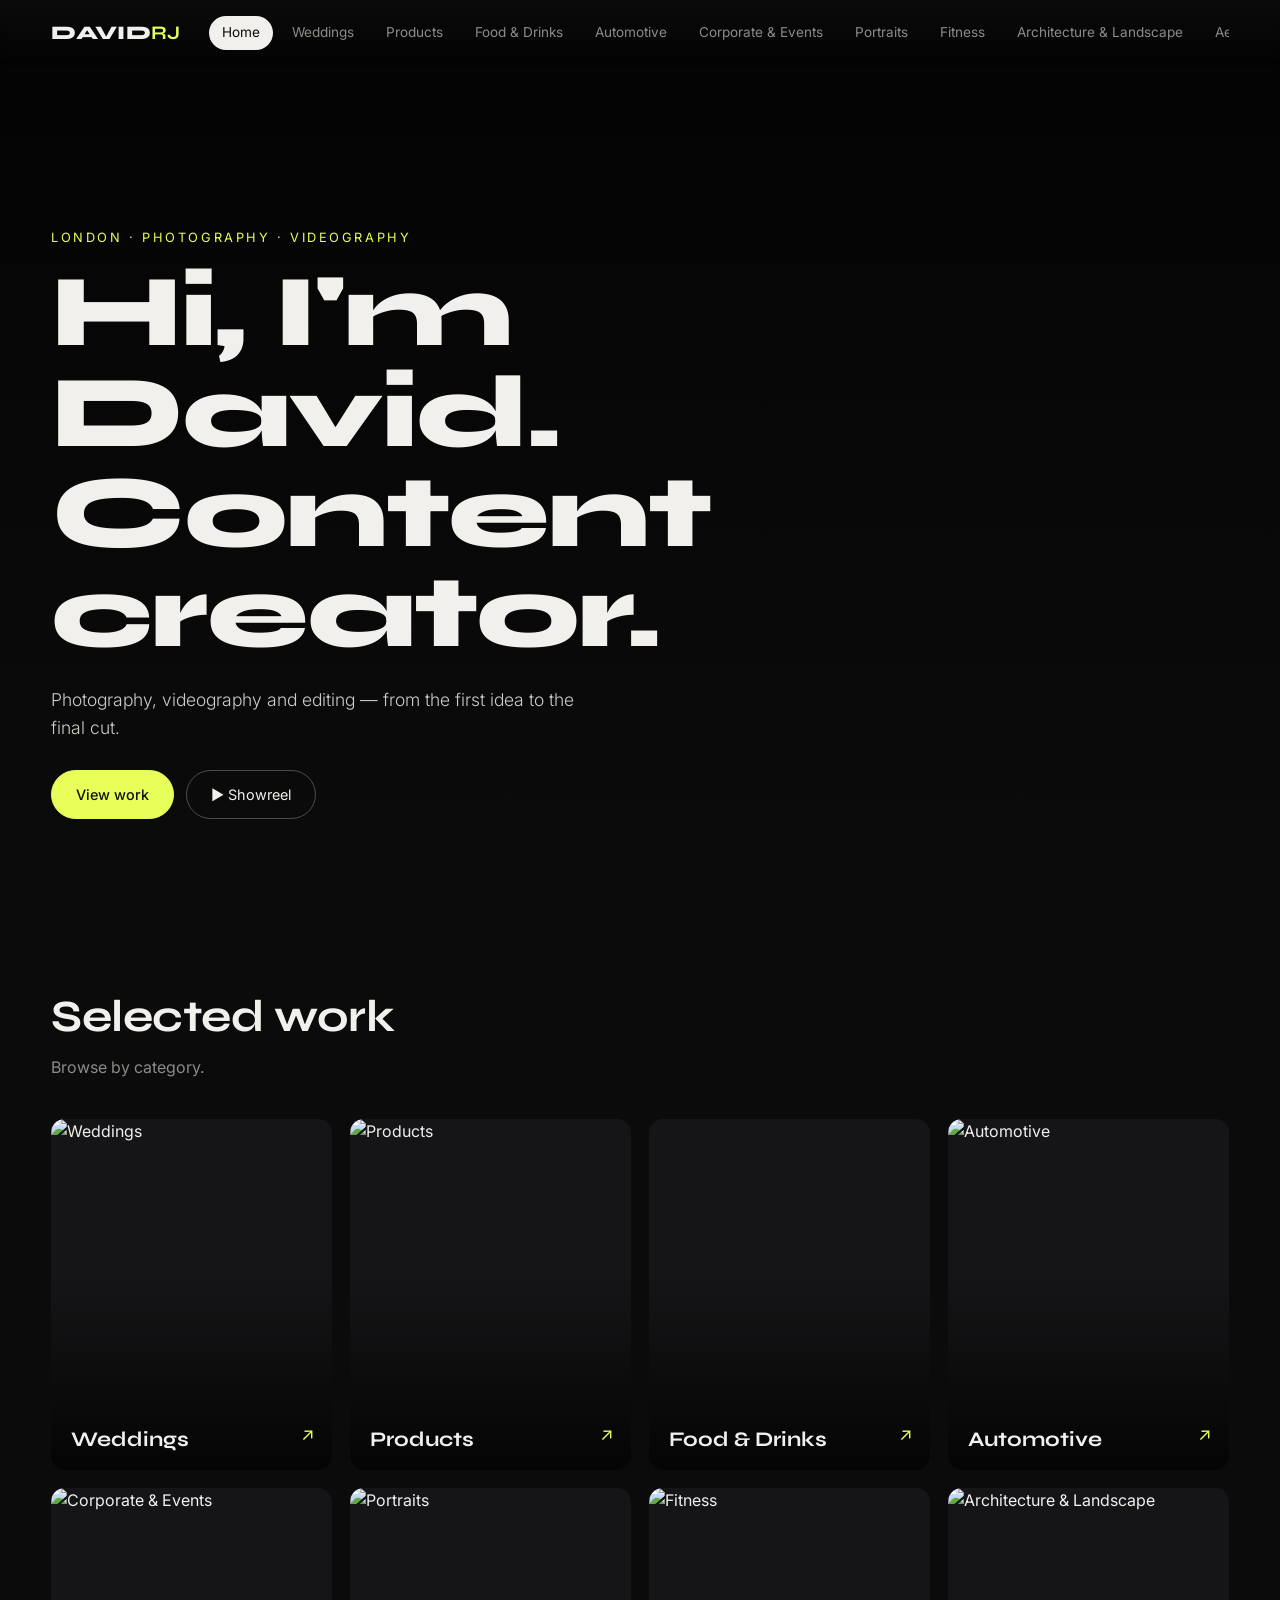
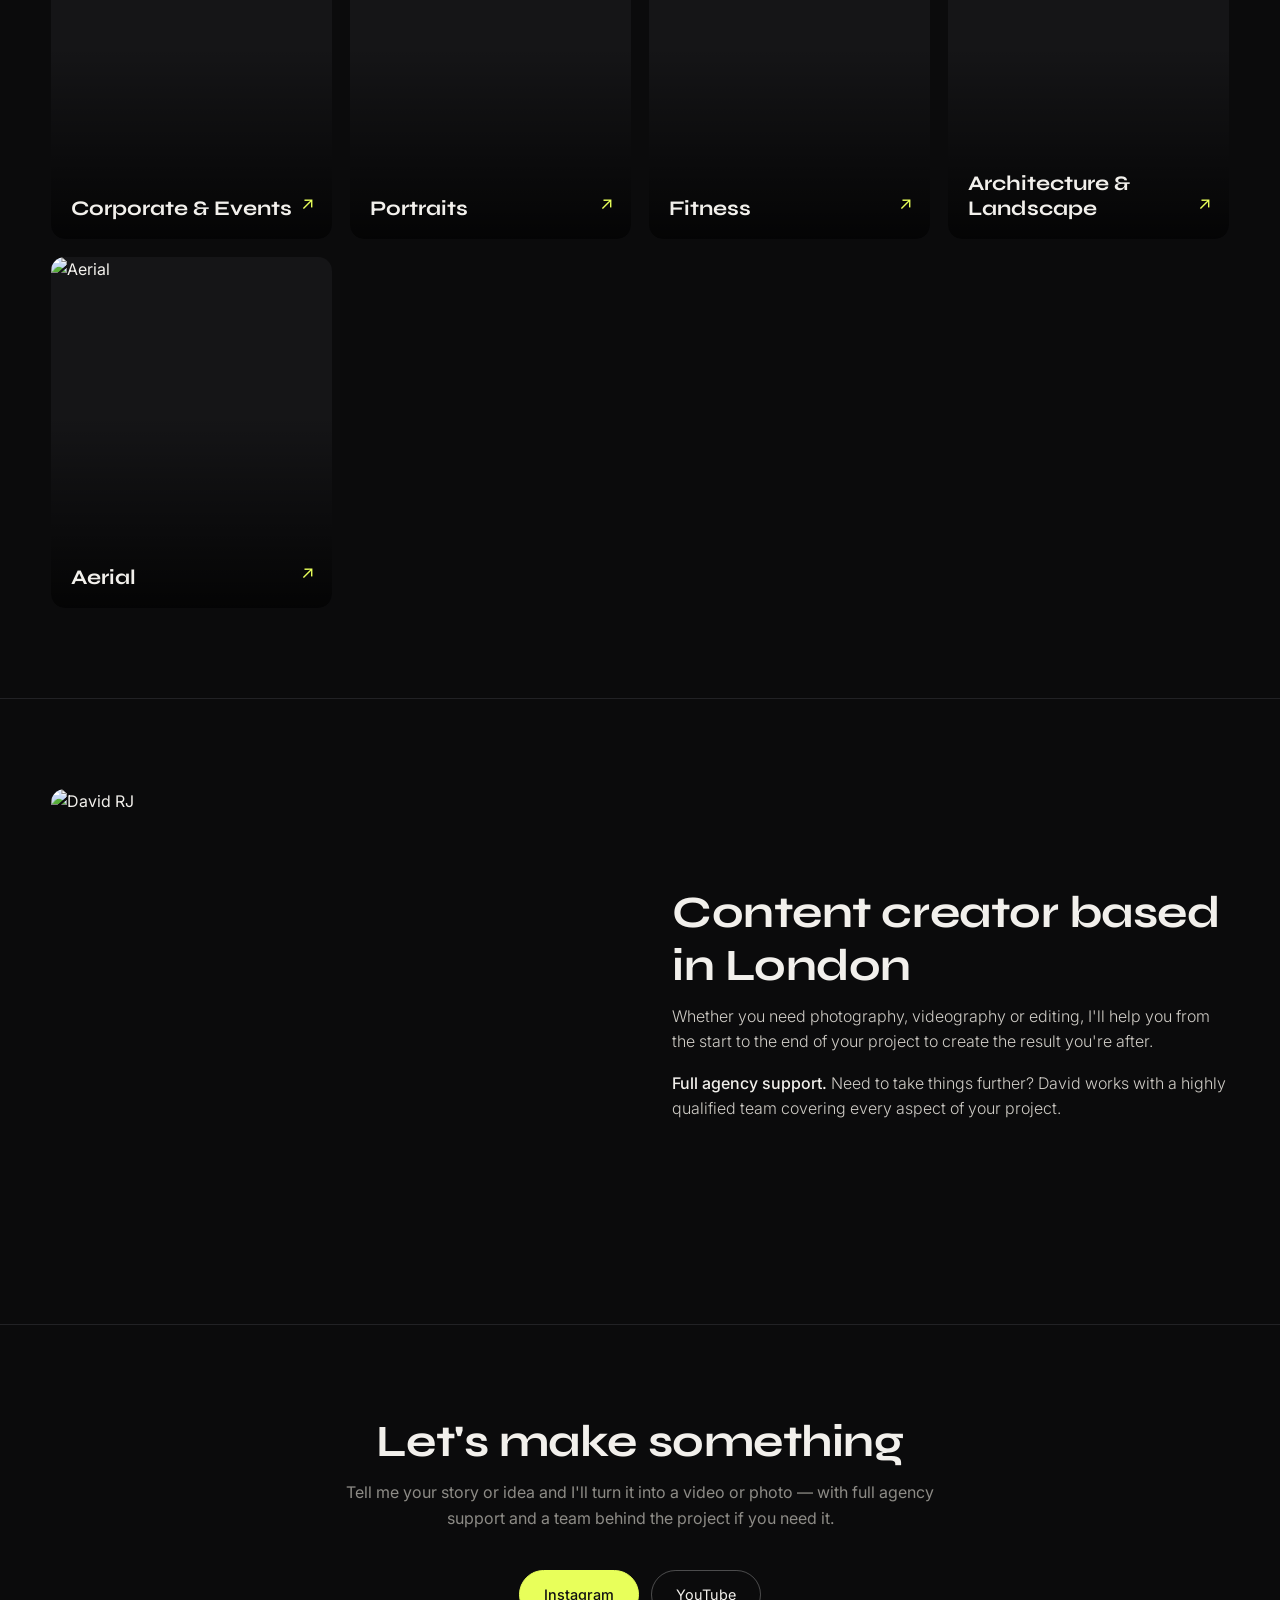
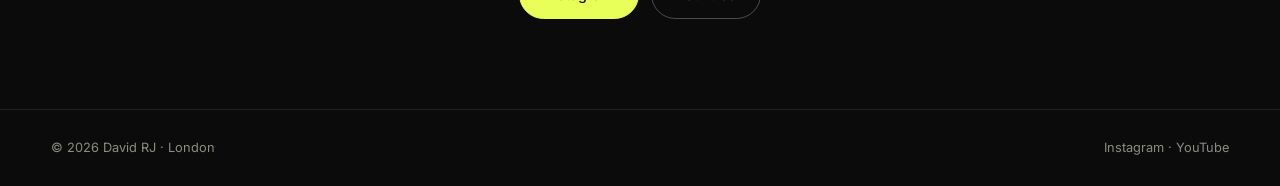
==== index.html @ 63a39018 "Add files via upload" ====
<!DOCTYPE html>
<html lang="en">
<head>
<meta charset="utf-8">
<meta name="viewport" content="width=device-width, initial-scale=1">
<title>David RJ — Photographer & Videographer, London</title>
<meta name="description" content="London-based content creator: wedding, product, automotive, corporate, portrait, fitness, architecture and aerial photography and videography.">
<meta property="og:title" content="David RJ — Photographer & Videographer, London">
<meta property="og:image" content="https://static.wixstatic.com/media/329158_394e0dca37004386802c0931f6ebaa47~mv2.jpg/v1/fit/w_1600,h_900,q_80/329158_394e0dca37004386802c0931f6ebaa47~mv2.jpg">
<link rel="preconnect" href="https://fonts.googleapis.com">
<link href="https://fonts.googleapis.com/css2?family=Inter:wght@300;400;500&family=Syne:wght@600;700;800&display=swap" rel="stylesheet">
<style>
:root{--bg:#0b0b0c;--fg:#f2f0ec;--mut:#8d8b86;--line:#222225;--acc:#e8ff5a;--r:14px}
*{box-sizing:border-box;margin:0}
html{scroll-behavior:smooth;background:var(--bg)}
body{font-family:Inter,system-ui,sans-serif;color:var(--fg);background:var(--bg);line-height:1.6;-webkit-font-smoothing:antialiased}
a{color:inherit;text-decoration:none}
img{display:block;max-width:100%}
header{position:fixed;inset:0 0 auto;z-index:20;display:flex;align-items:center;gap:28px;padding:16px 4vw;background:linear-gradient(#0b0b0cee,#0b0b0c00);backdrop-filter:blur(8px)}
.logo{font:800 1.2rem Syne,sans-serif;letter-spacing:.02em;white-space:nowrap}
.logo b{color:var(--acc)}
nav{display:flex;gap:6px;overflow-x:auto;scrollbar-width:none;margin-left:auto}
nav::-webkit-scrollbar{display:none}
nav a{padding:6px 13px;border-radius:99px;font-size:.85rem;color:var(--mut);white-space:nowrap;transition:.2s}
nav a:hover{color:var(--fg)}
nav a.on{background:var(--fg);color:var(--bg)}
.hero{position:relative;height:100svh;min-height:560px;display:flex;align-items:flex-end;padding:0 4vw 9vh;background:#000 center/cover}
.hero::after{content:"";position:absolute;inset:0;background:linear-gradient(180deg,#0b0b0c55,#0b0b0c 96%)}
.hero>div{position:relative;z-index:1;max-width:900px}
.eyebrow{font-size:.8rem;letter-spacing:.2em;text-transform:uppercase;color:var(--acc)}
h1{font:800 clamp(2.6rem,8vw,6.4rem)/.98 Syne,sans-serif;margin:14px 0 22px;letter-spacing:-.02em}
.lead{color:#cfccc6;max-width:560px;font-weight:300;font-size:1.1rem}
.btns{display:flex;gap:12px;margin-top:28px;flex-wrap:wrap}
.btn{padding:12px 24px;border-radius:99px;border:1px solid #ffffff44;font-size:.9rem;cursor:pointer;background:none;color:var(--fg);font-family:inherit;transition:.2s}
.btn.p{background:var(--acc);color:#111;border-color:var(--acc);font-weight:500}
.btn:hover{transform:translateY(-2px)}
section{padding:90px 4vw}
h2{font:700 clamp(1.8rem,4vw,2.8rem) Syne,sans-serif;margin-bottom:12px;letter-spacing:-.01em}
.sub{color:var(--mut);max-width:620px;margin-bottom:38px}
.cards{display:grid;grid-template-columns:repeat(auto-fill,minmax(270px,1fr));gap:18px}
.card{position:relative;aspect-ratio:4/5;border-radius:var(--r);overflow:hidden;background:#151517}
.card img{width:100%;height:100%;object-fit:cover;transition:transform .7s}
.card:hover img{transform:scale(1.06)}
.card::after{content:"";position:absolute;inset:0;background:linear-gradient(transparent 45%,#000000cc)}
.card span{position:absolute;left:20px;bottom:18px;z-index:1;font:700 1.3rem Syne,sans-serif}
.card small{position:absolute;right:18px;bottom:22px;z-index:1;color:var(--acc);font-size:1.1rem;transition:.3s}
.card:hover small{transform:translateX(4px)}
.about{display:grid;grid-template-columns:1fr 1fr;gap:5vw;align-items:center;border-top:1px solid var(--line)}
.about img{border-radius:var(--r);aspect-ratio:5/4;object-fit:cover;width:100%}
.about p{color:#cfccc6;font-weight:300;margin-bottom:16px}
.page{padding-top:120px;min-height:100vh}
.page h1{font-size:clamp(2.2rem,6vw,4.4rem);margin:8px 0 10px}
.vids{display:grid;grid-template-columns:repeat(auto-fill,minmax(300px,1fr));gap:18px;margin:40px 0 56px}
.vid{position:relative;aspect-ratio:16/9;border-radius:var(--r);overflow:hidden;cursor:pointer;background:#151517;border:0;padding:0;color:var(--fg);text-align:left}
.vid img{width:100%;height:100%;object-fit:cover;transition:.5s}
.vid:hover img{transform:scale(1.05)}
.vid::after{content:"";position:absolute;inset:0;background:linear-gradient(transparent 40%,#000000d0)}
.vid i{position:absolute;z-index:1;top:50%;left:50%;width:58px;height:58px;margin:-29px;border-radius:50%;background:#ffffffee;display:grid;place-items:center}
.vid i::before{content:"";border-left:16px solid #111;border-block:10px solid transparent;margin-left:4px}
.vid b{position:absolute;z-index:1;left:16px;right:16px;bottom:14px;font-weight:500;font-size:.9rem;line-height:1.35}
.mas{columns:3 280px;column-gap:14px}
.mas button{display:block;width:100%;margin-bottom:14px;border:0;padding:0;border-radius:10px;overflow:hidden;cursor:zoom-in;background:#151517;break-inside:avoid}
.mas img{width:100%;height:auto;transition:.5s;opacity:0}
.mas img.ok{opacity:1}
.mas button:hover img{transform:scale(1.03);filter:brightness(1.08)}
.empty{border:1px dashed #333;border-radius:var(--r);padding:60px 24px;text-align:center;color:var(--mut)}
.lb{position:fixed;inset:0;z-index:50;background:#000000ee;display:none;place-items:center;padding:4vh 4vw}
.lb.on{display:grid}
.lb img{max-height:90vh;max-width:92vw;object-fit:contain;border-radius:6px}
.lb .fr{width:min(92vw,1100px);aspect-ratio:16/9}
.lb iframe{width:100%;height:100%;border:0;border-radius:8px}
.lb button{position:absolute;background:#ffffff18;border:0;color:#fff;width:46px;height:46px;border-radius:50%;font-size:1.3rem;cursor:pointer}
.lb button:hover{background:#ffffff33}
.x{top:18px;right:18px}.pv{left:18px;top:50%}.nx{right:18px;top:50%}
.contact{border-top:1px solid var(--line);text-align:center}
.contact .btns{justify-content:center}
.contact .sub{margin-inline:auto}
footer{padding:28px 4vw;border-top:1px solid var(--line);color:var(--mut);font-size:.8rem;display:flex;justify-content:space-between;flex-wrap:wrap;gap:10px}
@media(max-width:800px){.about{grid-template-columns:1fr}header{gap:12px}.logo{font-size:1rem}.pv,.nx{top:auto;bottom:18px}}
@media(prefers-reduced-motion:reduce){*{transition:none!important;scroll-behavior:auto}}
</style>
</head>
<body>
<header>
  <a class="logo" href="#/">DAVID<b>RJ</b></a>
  <nav id="nav"></nav>
</header>
<main id="app"></main>
<footer>
  <span>© <span id="yr"></span> David RJ · London</span>
  <span><a href="https://www.instagram.com/davidrinconj10/" target="_blank" rel="noopener">Instagram</a> · <a href="https://www.youtube.com/channel/UCyOevYBHDdoi2FLiE5RwL5Q" target="_blank" rel="noopener">YouTube</a></span>
</footer>
<div class="lb" id="lb" role="dialog" aria-modal="true">
  <button class="x" id="lx" aria-label="Close">✕</button>
  <button class="pv" id="lp" aria-label="Previous">←</button>
  <div id="lc"></div>
  <button class="nx" id="ln" aria-label="Next">→</button>
</div>

<script>
/* ============ EDIT YOUR CONTENT HERE ============ */
const EMAIL = "";                       // add your email to show a "Get in touch" button
const HERO  = "394e0dca37004386802c0931f6ebaa47";
const SHOWREEL = "497007211";           // Vimeo ID
const SOCIAL = {ig:"https://www.instagram.com/davidrinconj10/", yt:"https://www.youtube.com/channel/UCyOevYBHDdoi2FLiE5RwL5Q"};

// Photo IDs are Wix file names without the "329158_" prefix and "~mv2.jpg" ending.
// If a file has a different ending, write the full name (with "~"), e.g. "abc~mv2_d_100_100_s_4_2.jpg"
const CATS = [
 {k:"weddings",t:"Weddings",d:"Wedding photography and films that tell the whole story of the day.",cover:"4c7ab0fcf2a54f5189a49470b7705637",
  photos:["4c7ab0fcf2a54f5189a49470b7705637","e3b0f5856f3341c5ad26fc03b5e25e90","18afed84043a4a2ba4982e6522631b83","b763e59d5cc9475dbbd4017082619fb4","29d17a48c97249aea02bbd80cb109c24","9162ac10650b483da8cb2d21aa8afbc1","c4a8ef6ab6f44b0cbb12fda20e64a354","ad41c1accacb4b6f97e4ac165cce4c6d","be3d5446e75c47dcabcea7b25fc3c196","f0e3316da307447ea89f9ca515650ec6","b097ddcdeb7f4d738ddfb97b6e2db382","d4d79a36f1de4c5ab633642b2878e909","4d1f5427efba431e9121bcc0da7cd311","45d2b9fe2c3f486f94c08ec8a1f2987a","6272fe09fb3b41fb8ffafa195fcc237e","34f48532056d45d2b06a278a9ded02c8"],
  videos:[]},
 {k:"products",t:"Products",d:"Product photography and videos that make brands look their best.",cover:"4c3ca15867af41119f948f90df66cfd4",
  photos:["4c3ca15867af41119f948f90df66cfd4","81e64ae3e4fb481bb420bf83f690c0ea","8ce5250f75d64bf39767d114cb24a29c","515d94356f104df4b74de69ded83c149","7080200b60334252922afe3b802c6291","dee01630e97f43b1937bab9d9ada0d35","0484e4e72c924428a926343394d679a8","97f63eedd29145d09ccba182bb68a3fe","71802f0539dd4ee79f871846a41a71df","96c37373720849c8bd022bdd5d5f51eb","58aeb25aa2d24ca090926060304a81bb","668a565ea2a6418eaaec0386fd440b82","517b913fc2b846a1b87e4ba235136dc5","05ea530d044342ab8b4bf22bb6b9e7a8"],
  videos:[]},
 {k:"food-drinks",t:"Food & Drinks",d:"Food and drinks photography, videography and content.",cover:"",photos:[],videos:[]},
 {k:"automotive",t:"Automotive",d:"Car photography and commercial films, from hypercars to EVs.",cover:"7f488b333a934605a7492d1c28977034",
  photos:["7f488b333a934605a7492d1c28977034","1a61060157d24866af99ad278d27f778","bb5d3fd8d709406d93f7393ccd8e23c7","666990b9d6394e5293cee89c1a486a1b","2303d4a68e7b486c860b4b028de64e47","a7f29a9192284745b5072be06fd2d631","596a45982a4a443fb3bc45bfcb69afaf","88d363613eb84f84ba0833bbfe4e3426","7262d4baa13748f49a819412442c210e","76a398b02be144908cc0360cf47c3817","ce917fdabe8b40c69256c3b6e31e6ac2","28f15be3854e4d8082be883d34eb57ed","a9025d1276a94b82a8b23057f64683d1","a38f5e8ed3df4bebb072b2bc001ca5f2"],
  videos:[{y:"e0q3S3H50yg",t:"Porsche 992 GT3 RS vs GT4 RS — Which is the better road car?"},{y:"roqAr2-6UtA",t:"Porsche 992 Sport Classic — worth £50,000 more than a 992 Turbo S?"},{y:"G7wF-4ubv0M",t:"Ferrari 296 GTB vs SF90"},{y:"3E3CbnR2dgY",t:"Electric cars video commercial — Taycan & E-Tron"}]},
 {k:"corporate-events",t:"Corporate & Events",d:"Event coverage, interviews and promotional content.",cover:"e2fc9e7fb6574179a98f3814b570fdbc",
  photos:["e2fc9e7fb6574179a98f3814b570fdbc","c8d890d02d0a478392270dae86de6229","1a353b8f0f55454da6446505b84bb4f7","d33e54433d9a4772bea99461910f77a4","b860022a858e42c28b5dffc22a8c24e0","540820a4aa47413eae8ed3d1d538fd88","2d2998c072554ad8b16ae327ce56edbd","a18062ae6e5d44d6ae9687be3c63b508","0f0a72cb8bb84e99bd8d70662923d670","60a5c7d4080f4aea92a8299822934f7f","013563fd699e4f0da56cfd0542173601","ecd313146b9f4d8ebf46c0c0d7f1caf3","cac02f07cdd24335963c050bc451f783","a1a34d9677d2405ca1895f44c24b40e5"],
  videos:[]},
 {k:"portraits",t:"Portraits",d:"Fashion, lifestyle and people portraits.",cover:"1ca474a8048e4bd590dae303bb014bf4",
  photos:["1ca474a8048e4bd590dae303bb014bf4","f5b3e69bd02f42e895116ca9f689c94e","2deed34224c340188cef9acfafba2780","bc02e032416e43419971cee7a9281641","eb11e6abc8c4494893848dbc24f17b66","62129b6ae04744399d5d46d81ef2bdf7","6e9f3bcdae86492693782f9a3120ce09","ef66a89151274465a09c216b60ea7256","d6e9ac7645764eab8e292c17d2c14366","c9f72fba419542f0804dde8031b83e7f","6961da5db24b47008c9380966511ab78","13f6e573e3ae4b6f92364d573601a580","b6440e9416dd490885f54779a749012e","6635846ad4814614acf7cfdf7484d310"],
  videos:[]},
 {k:"fitness",t:"Fitness",d:"Fitness photography and videography.",cover:"85ae00dfb6eb439fbc5a67e0ef94eca9",
  photos:["85ae00dfb6eb439fbc5a67e0ef94eca9","222490276bf54fb58d58329e2c8b9f3d","d01f4602ef4949d59e131d2abe4d88a8","735fba7d4e384e07b361420cb69af6b8","abb200ec45f94b629173ef749645e2a1","59d4cd22c9db4e02a34fb0e737d0e6c8","7fa413dfe7de428a881d66830d60c35d","27bb8fc0c62d42ceb18e475969113dcf","8517a7de366a47b585a07c1699dea199","8864b569420b4f30bab1f9126ff52ba7","74baa5036922451abd5222fef1277dec","858bb99973184447a231e0a5ae27ca6d","46d52230f366427fa35f3127fb2d3c8a","cc4dce38668c4b6b82da1ac4c91b2e4d"],
  videos:[]},
 {k:"architecture-landscape",t:"Architecture & Landscape",d:"Architecture, real estate and landscape photography.",cover:"6f891b781fa7472a992388590129eb49",
  photos:["6f891b781fa7472a992388590129eb49","9b6149a9d56c40a084b4416a3636fcba","8fca042476cd4860b1cf33674c94614b","808d23b890c444c4a987b846a2db0946","1f21aedb169143d1924f38c162c132cd","dde2e80831714cb1a2eafea4c26caee3","5d147b1007964bf8905f3f6b30b30137","52acfbfe7b61493c9ea74a504b2d279b","2fe576008ffc460f803ee2b59249bda9","0aae9a09778f45f68bfc6f5a5004d4d8","2a42cf4498bd4e408b453803aeb0f6eb","b4c3d54167424c03a0eaffbfec73db0f","0949e0b296ad4e328f79036f6c842950","8237ac204710483e9d49250e9c953e0f"],
  videos:[]},
 {k:"aerial",t:"Aerial",d:"Drone photography and videography.",cover:"711506abe4fa41acba742da14982f28b",
  photos:["711506abe4fa41acba742da14982f28b","250ae7213d24477184e1d7e0b0879a09","9c181f27c1944eefb3cde1482679c896","6084972fe8924e86ae17d0c6b1114468","4c655d6ffbe14a5ea8e1629ad738f347","d8da3d8467854536b7530fcb04504041","d68871c9fdf94460bd19bc8d342a429f","92a3e7fc6bc0409d9a68cd3a4addce60","7db428521b734ce4b8f3c5c01e19fc97~mv2_d_3992_2992_s_4_2.jpg","b9b96e57675b4d44a51211eff6ed60b6~mv2_d_3992_2990_s_4_2.jpg"],
  videos:[]}
];
/* ================================================ */

const $=s=>document.querySelector(s), app=$("#app");
const img=(id,w)=>{const f="329158_"+(id.includes("~")?id:id+"~mv2.jpg");return `https://static.wixstatic.com/media/${f}/v1/fit/w_${w},h_${w},q_80/${f}`};
const yt=id=>`https://www.youtube-nocookie.com/embed/${id}?autoplay=1&rel=0`;
const esc=s=>s.replace(/[&<>"]/g,c=>({"&":"&amp;","<":"&lt;",">":"&gt;",'"':"&quot;"}[c]));
$("#yr").textContent=new Date().getFullYear();
$("#nav").innerHTML=`<a href="#/">Home</a>`+CATS.map(c=>`<a href="#/${c.k}" data-k="${c.k}">${c.t}</a>`).join("");

const contact=()=>`<section class="contact" id="contact"><h2>Let's make something</h2><p class="sub">Tell me your story or idea and I'll turn it into a video or photo — with full agency support and a team behind the project if you need it.</p><div class="btns">${EMAIL?`<a class="btn p" href="mailto:${EMAIL}">Get in touch</a>`:""}<a class="btn ${EMAIL?"":"p"}" href="${SOCIAL.ig}" target="_blank" rel="noopener">Instagram</a><a class="btn" href="${SOCIAL.yt}" target="_blank" rel="noopener">YouTube</a></div></section>`;

function home(){
  app.innerHTML=`
  <div class="hero" style="background-image:url('${img(HERO,1600)}')"><div>
    <div class="eyebrow">London · Photography · Videography</div>
    <h1>Hi, I'm David.<br>Content creator.</h1>
    <p class="lead">Photography, videography and editing — from the first idea to the final cut.</p>
    <div class="btns"><a class="btn p" href="#work">View work</a><button class="btn" id="reel">▶ Showreel</button></div>
  </div></div>
  <section id="work"><h2>Selected work</h2><p class="sub">Browse by category.</p>
    <div class="cards">${CATS.map(c=>`<a class="card" href="#/${c.k}">${c.cover?`<img loading="lazy" src="${img(c.cover,700)}" alt="${esc(c.t)}">`:""}<span>${c.t}</span><small>↗</small></a>`).join("")}</div></section>
  <section class="about"><img loading="lazy" src="https://static.wixstatic.com/media/329158_86e60f669c55420da6c02b14f56ef6eb~mv2_d_4782_3826_s_4_2.jpg/v1/fit/w_1000,h_1000,q_80/329158_86e60f669c55420da6c02b14f56ef6eb~mv2_d_4782_3826_s_4_2.jpg" alt="David RJ">
    <div><h2>Content creator based in London</h2><p>Whether you need photography, videography or editing, I'll help you from the start to the end of your project to create the result you're after.</p><p><b style="color:var(--fg);font-weight:500">Full agency support.</b> Need to take things further? David works with a highly qualified team covering every aspect of your project.</p></div></section>
  ${contact()}`;
  $("#reel").onclick=()=>openVid(`https://player.vimeo.com/video/${SHOWREEL}?autoplay=1`);
}

let items=[],idx=0;
function cat(k){
  const c=CATS.find(x=>x.k===k); if(!c) return home();
  items=c.photos;
  app.innerHTML=`<div class="page"><section style="padding-top:0">
    <div class="eyebrow">Portfolio</div><h1>${c.t}</h1><p class="sub">${c.d}</p>
    ${c.videos.length?`<div class="vids">${c.videos.map(v=>`<button class="vid" data-y="${v.y}"><img loading="lazy" src="https://i.ytimg.com/vi/${v.y}/maxresdefault.jpg" alt=""><i></i><b>${esc(v.t)}</b></button>`).join("")}</div>`:""}
    ${c.photos.length?`<div class="mas">${c.photos.map((p,i)=>`<button data-i="${i}" aria-label="Open photo ${i+1}"><img loading="lazy" src="${img(p,800)}" alt="${esc(c.t)} photo ${i+1}" onload="this.classList.add('ok')"></button>`).join("")}</div>`:`<div class="empty">New work coming soon.</div>`}
  </section>${contact()}</div>`;
  app.querySelectorAll(".vid").forEach(b=>b.onclick=()=>openVid(yt(b.dataset.y)));
  app.querySelectorAll(".mas button").forEach(b=>b.onclick=()=>openImg(+b.dataset.i));
}

const lb=$("#lb"),lc=$("#lc");
function openVid(src){lc.innerHTML=`<div class="fr"><iframe src="${src}" allow="autoplay; fullscreen; picture-in-picture" allowfullscreen></iframe></div>`;$("#lp").style.display=$("#ln").style.display="none";lb.classList.add("on")}
function showImg(){lc.innerHTML=`<img src="${img(items[idx],2000)}" alt="">`}
function openImg(i){idx=i;showImg();$("#lp").style.display=$("#ln").style.display="";lb.classList.add("on")}
function step(d){idx=(idx+d+items.length)%items.length;showImg()}
function closeLb(){lb.classList.remove("on");lc.innerHTML=""}
$("#lx").onclick=closeLb;$("#lp").onclick=()=>step(-1);$("#ln").onclick=()=>step(1);
lb.onclick=e=>{if(e.target===lb)closeLb()};
addEventListener("keydown",e=>{if(!lb.classList.contains("on"))return;if(e.key==="Escape")closeLb();if(e.key==="ArrowLeft"&&$("#lp").style.display!=="none")step(-1);if(e.key==="ArrowRight"&&$("#ln").style.display!=="none")step(1)});

function route(){
  const h=location.hash.replace(/^#\/?/,"");
  if(h==="work"||h==="contact"){ if(!$(".hero")) home(); document.getElementById(h)?.scrollIntoView(); return mark("");}
  h?cat(h):home(); mark(h); scrollTo(0,0);
  const c=CATS.find(x=>x.k===h); document.title=(c?c.t+" — ":"")+"David RJ — Photographer & Videographer, London";
}
function mark(k){document.querySelectorAll("#nav a").forEach(a=>a.classList.toggle("on",(a.dataset.k||"")===k))}
addEventListener("hashchange",route);route();
</script>
</body>
</html>
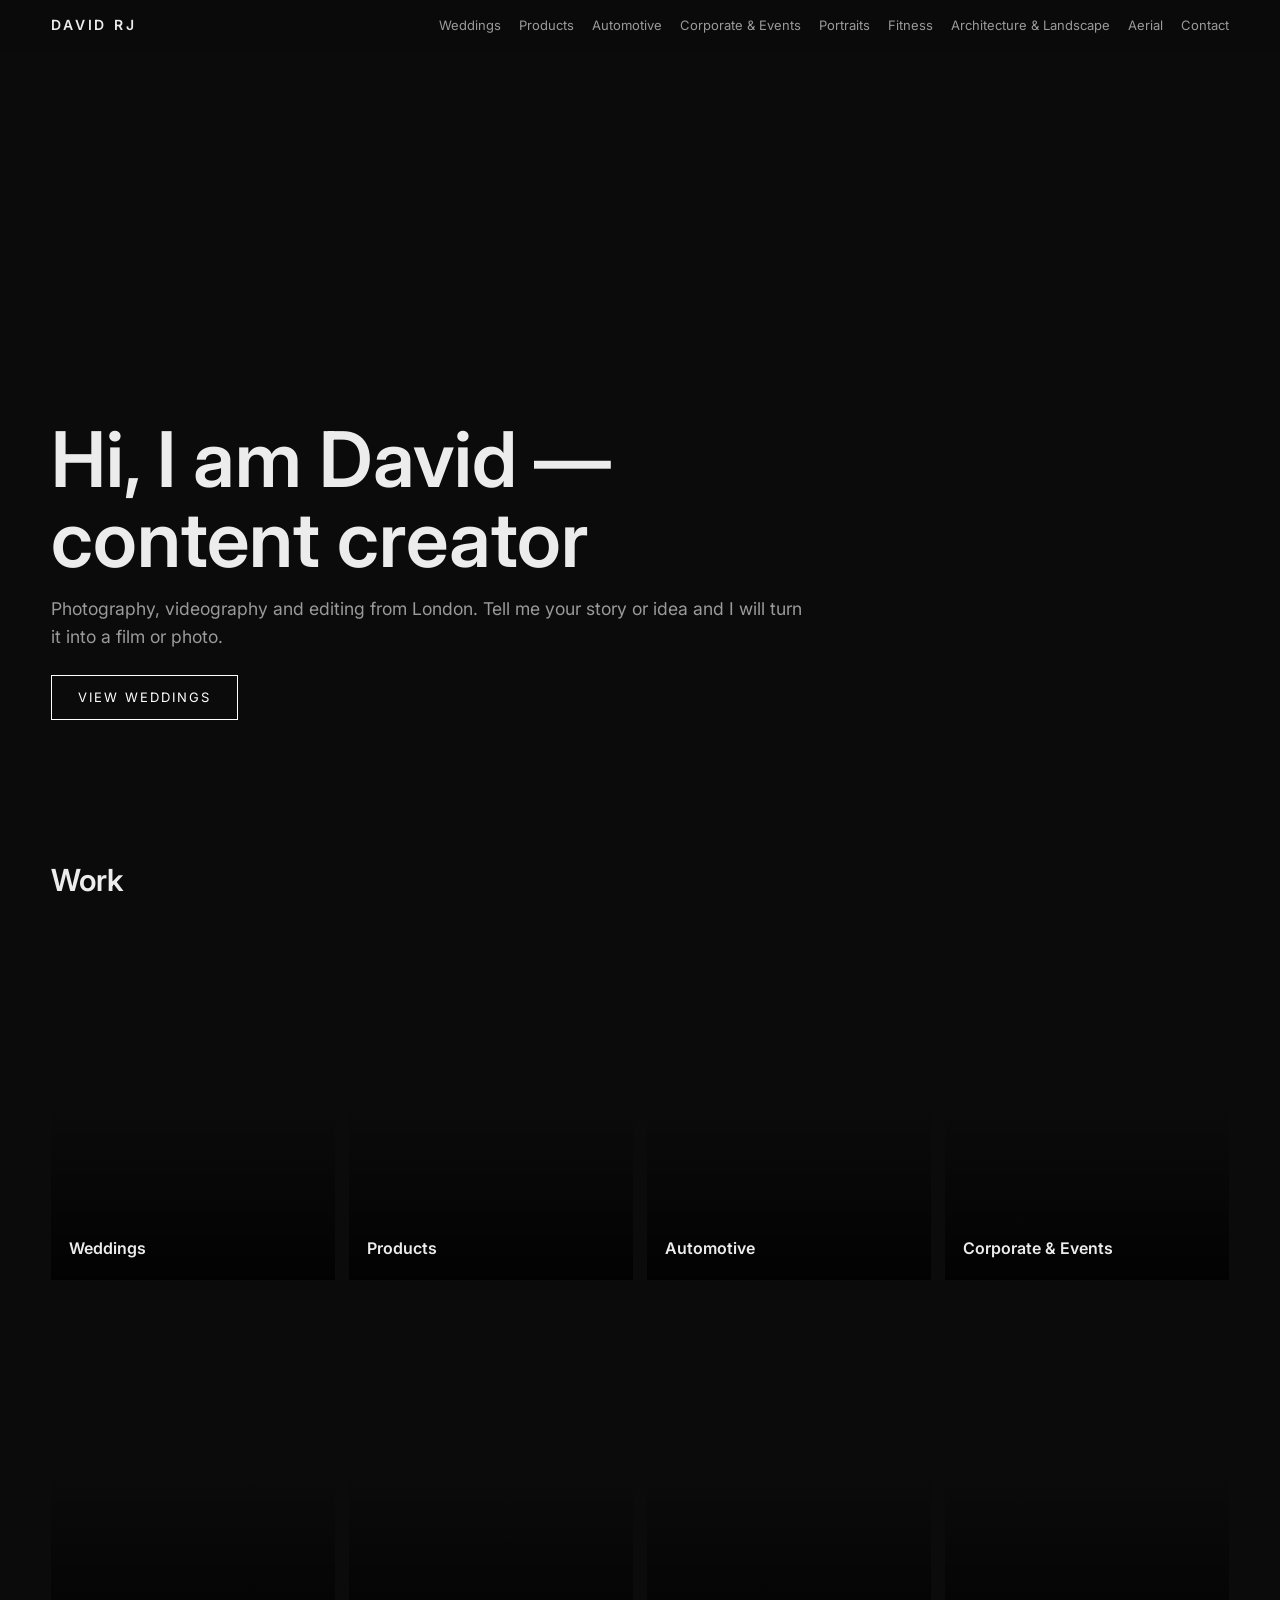
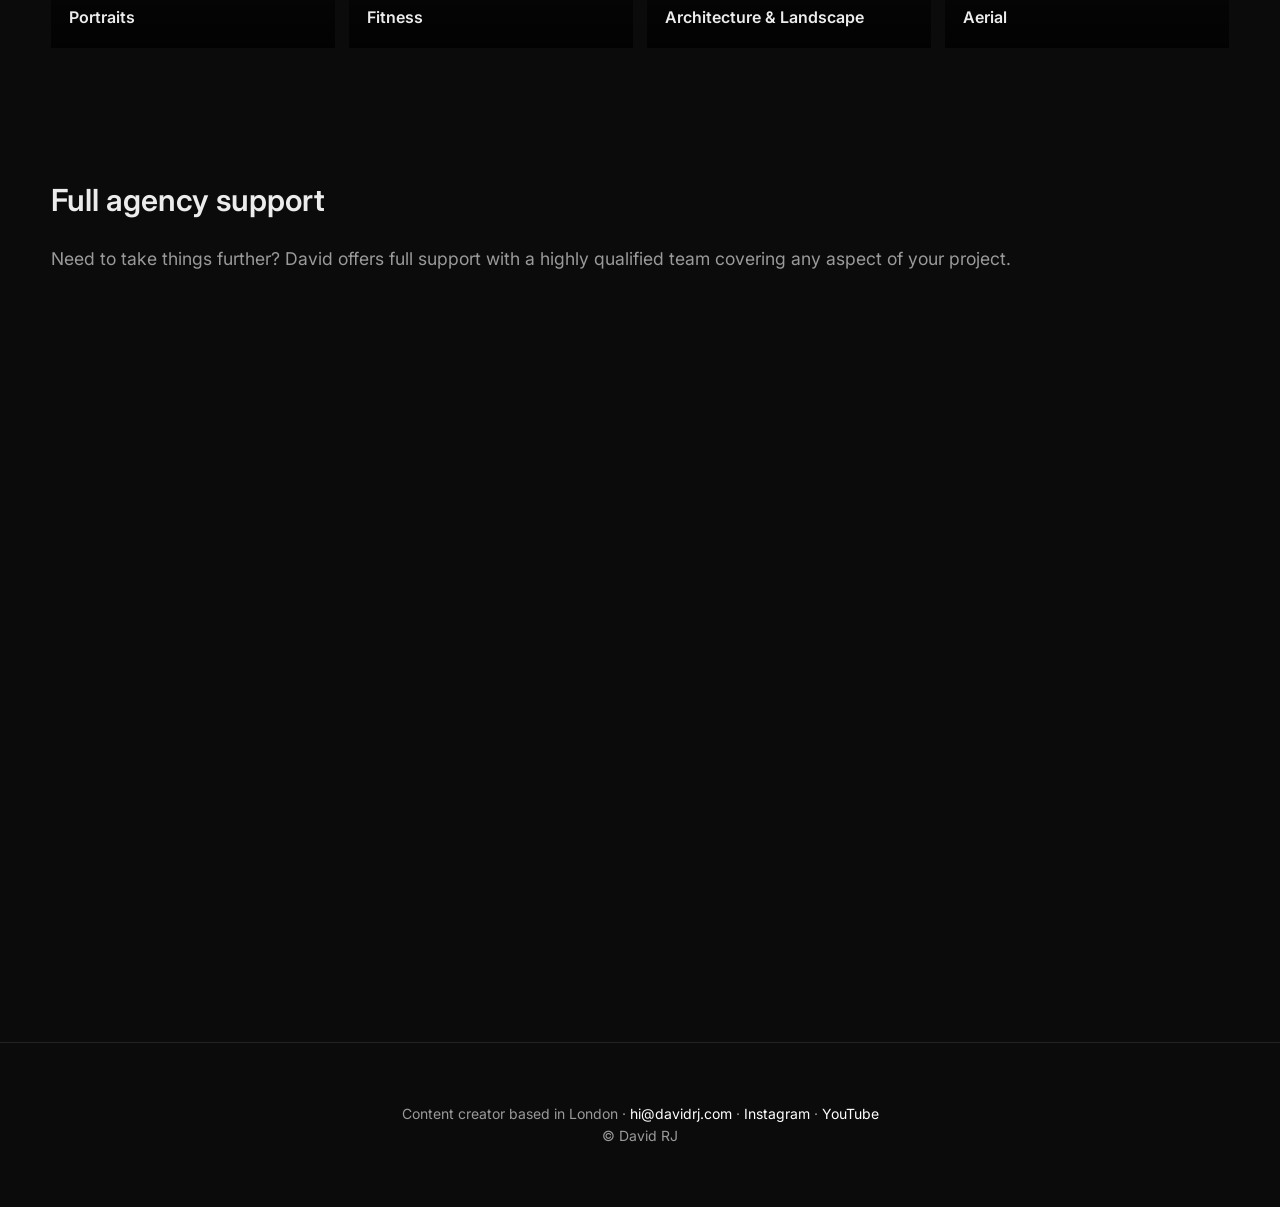
==== commit e8ee29bc: "Add files via upload" ====
--- a/index.html
+++ b/index.html
@@ -1,196 +1 @@
-<!DOCTYPE html>
-<html lang="en">
-<head>
-<meta charset="utf-8">
-<meta name="viewport" content="width=device-width, initial-scale=1">
-<title>David RJ — Photographer & Videographer, London</title>
-<meta name="description" content="London-based content creator: wedding, product, automotive, corporate, portrait, fitness, architecture and aerial photography and videography.">
-<meta property="og:title" content="David RJ — Photographer & Videographer, London">
-<meta property="og:image" content="https://static.wixstatic.com/media/329158_394e0dca37004386802c0931f6ebaa47~mv2.jpg/v1/fit/w_1600,h_900,q_80/329158_394e0dca37004386802c0931f6ebaa47~mv2.jpg">
-<link rel="preconnect" href="https://fonts.googleapis.com">
-<link href="https://fonts.googleapis.com/css2?family=Inter:wght@300;400;500&family=Syne:wght@600;700;800&display=swap" rel="stylesheet">
-<style>
-:root{--bg:#0b0b0c;--fg:#f2f0ec;--mut:#8d8b86;--line:#222225;--acc:#e8ff5a;--r:14px}
-*{box-sizing:border-box;margin:0}
-html{scroll-behavior:smooth;background:var(--bg)}
-body{font-family:Inter,system-ui,sans-serif;color:var(--fg);background:var(--bg);line-height:1.6;-webkit-font-smoothing:antialiased}
-a{color:inherit;text-decoration:none}
-img{display:block;max-width:100%}
-header{position:fixed;inset:0 0 auto;z-index:20;display:flex;align-items:center;gap:28px;padding:16px 4vw;background:linear-gradient(#0b0b0cee,#0b0b0c00);backdrop-filter:blur(8px)}
-.logo{font:800 1.2rem Syne,sans-serif;letter-spacing:.02em;white-space:nowrap}
-.logo b{color:var(--acc)}
-nav{display:flex;gap:6px;overflow-x:auto;scrollbar-width:none;margin-left:auto}
-nav::-webkit-scrollbar{display:none}
-nav a{padding:6px 13px;border-radius:99px;font-size:.85rem;color:var(--mut);white-space:nowrap;transition:.2s}
-nav a:hover{color:var(--fg)}
-nav a.on{background:var(--fg);color:var(--bg)}
-.hero{position:relative;height:100svh;min-height:560px;display:flex;align-items:flex-end;padding:0 4vw 9vh;background:#000 center/cover}
-.hero::after{content:"";position:absolute;inset:0;background:linear-gradient(180deg,#0b0b0c55,#0b0b0c 96%)}
-.hero>div{position:relative;z-index:1;max-width:900px}
-.eyebrow{font-size:.8rem;letter-spacing:.2em;text-transform:uppercase;color:var(--acc)}
-h1{font:800 clamp(2.6rem,8vw,6.4rem)/.98 Syne,sans-serif;margin:14px 0 22px;letter-spacing:-.02em}
-.lead{color:#cfccc6;max-width:560px;font-weight:300;font-size:1.1rem}
-.btns{display:flex;gap:12px;margin-top:28px;flex-wrap:wrap}
-.btn{padding:12px 24px;border-radius:99px;border:1px solid #ffffff44;font-size:.9rem;cursor:pointer;background:none;color:var(--fg);font-family:inherit;transition:.2s}
-.btn.p{background:var(--acc);color:#111;border-color:var(--acc);font-weight:500}
-.btn:hover{transform:translateY(-2px)}
-section{padding:90px 4vw}
-h2{font:700 clamp(1.8rem,4vw,2.8rem) Syne,sans-serif;margin-bottom:12px;letter-spacing:-.01em}
-.sub{color:var(--mut);max-width:620px;margin-bottom:38px}
-.cards{display:grid;grid-template-columns:repeat(auto-fill,minmax(270px,1fr));gap:18px}
-.card{position:relative;aspect-ratio:4/5;border-radius:var(--r);overflow:hidden;background:#151517}
-.card img{width:100%;height:100%;object-fit:cover;transition:transform .7s}
-.card:hover img{transform:scale(1.06)}
-.card::after{content:"";position:absolute;inset:0;background:linear-gradient(transparent 45%,#000000cc)}
-.card span{position:absolute;left:20px;bottom:18px;z-index:1;font:700 1.3rem Syne,sans-serif}
-.card small{position:absolute;right:18px;bottom:22px;z-index:1;color:var(--acc);font-size:1.1rem;transition:.3s}
-.card:hover small{transform:translateX(4px)}
-.about{display:grid;grid-template-columns:1fr 1fr;gap:5vw;align-items:center;border-top:1px solid var(--line)}
-.about img{border-radius:var(--r);aspect-ratio:5/4;object-fit:cover;width:100%}
-.about p{color:#cfccc6;font-weight:300;margin-bottom:16px}
-.page{padding-top:120px;min-height:100vh}
-.page h1{font-size:clamp(2.2rem,6vw,4.4rem);margin:8px 0 10px}
-.vids{display:grid;grid-template-columns:repeat(auto-fill,minmax(300px,1fr));gap:18px;margin:40px 0 56px}
-.vid{position:relative;aspect-ratio:16/9;border-radius:var(--r);overflow:hidden;cursor:pointer;background:#151517;border:0;padding:0;color:var(--fg);text-align:left}
-.vid img{width:100%;height:100%;object-fit:cover;transition:.5s}
-.vid:hover img{transform:scale(1.05)}
-.vid::after{content:"";position:absolute;inset:0;background:linear-gradient(transparent 40%,#000000d0)}
-.vid i{position:absolute;z-index:1;top:50%;left:50%;width:58px;height:58px;margin:-29px;border-radius:50%;background:#ffffffee;display:grid;place-items:center}
-.vid i::before{content:"";border-left:16px solid #111;border-block:10px solid transparent;margin-left:4px}
-.vid b{position:absolute;z-index:1;left:16px;right:16px;bottom:14px;font-weight:500;font-size:.9rem;line-height:1.35}
-.mas{columns:3 280px;column-gap:14px}
-.mas button{display:block;width:100%;margin-bottom:14px;border:0;padding:0;border-radius:10px;overflow:hidden;cursor:zoom-in;background:#151517;break-inside:avoid}
-.mas img{width:100%;height:auto;transition:.5s;opacity:0}
-.mas img.ok{opacity:1}
-.mas button:hover img{transform:scale(1.03);filter:brightness(1.08)}
-.empty{border:1px dashed #333;border-radius:var(--r);padding:60px 24px;text-align:center;color:var(--mut)}
-.lb{position:fixed;inset:0;z-index:50;background:#000000ee;display:none;place-items:center;padding:4vh 4vw}
-.lb.on{display:grid}
-.lb img{max-height:90vh;max-width:92vw;object-fit:contain;border-radius:6px}
-.lb .fr{width:min(92vw,1100px);aspect-ratio:16/9}
-.lb iframe{width:100%;height:100%;border:0;border-radius:8px}
-.lb button{position:absolute;background:#ffffff18;border:0;color:#fff;width:46px;height:46px;border-radius:50%;font-size:1.3rem;cursor:pointer}
-.lb button:hover{background:#ffffff33}
-.x{top:18px;right:18px}.pv{left:18px;top:50%}.nx{right:18px;top:50%}
-.contact{border-top:1px solid var(--line);text-align:center}
-.contact .btns{justify-content:center}
-.contact .sub{margin-inline:auto}
-footer{padding:28px 4vw;border-top:1px solid var(--line);color:var(--mut);font-size:.8rem;display:flex;justify-content:space-between;flex-wrap:wrap;gap:10px}
-@media(max-width:800px){.about{grid-template-columns:1fr}header{gap:12px}.logo{font-size:1rem}.pv,.nx{top:auto;bottom:18px}}
-@media(prefers-reduced-motion:reduce){*{transition:none!important;scroll-behavior:auto}}
-</style>
-</head>
-<body>
-<header>
-  <a class="logo" href="#/">DAVID<b>RJ</b></a>
-  <nav id="nav"></nav>
-</header>
-<main id="app"></main>
-<footer>
-  <span>© <span id="yr"></span> David RJ · London</span>
-  <span><a href="https://www.instagram.com/davidrinconj10/" target="_blank" rel="noopener">Instagram</a> · <a href="https://www.youtube.com/channel/UCyOevYBHDdoi2FLiE5RwL5Q" target="_blank" rel="noopener">YouTube</a></span>
-</footer>
-<div class="lb" id="lb" role="dialog" aria-modal="true">
-  <button class="x" id="lx" aria-label="Close">✕</button>
-  <button class="pv" id="lp" aria-label="Previous">←</button>
-  <div id="lc"></div>
-  <button class="nx" id="ln" aria-label="Next">→</button>
-</div>
-
-<script>
-/* ============ EDIT YOUR CONTENT HERE ============ */
-const EMAIL = "";                       // add your email to show a "Get in touch" button
-const HERO  = "394e0dca37004386802c0931f6ebaa47";
-const SHOWREEL = "497007211";           // Vimeo ID
-const SOCIAL = {ig:"https://www.instagram.com/davidrinconj10/", yt:"https://www.youtube.com/channel/UCyOevYBHDdoi2FLiE5RwL5Q"};
-
-// Photo IDs are Wix file names without the "329158_" prefix and "~mv2.jpg" ending.
-// If a file has a different ending, write the full name (with "~"), e.g. "abc~mv2_d_100_100_s_4_2.jpg"
-const CATS = [
- {k:"weddings",t:"Weddings",d:"Wedding photography and films that tell the whole story of the day.",cover:"4c7ab0fcf2a54f5189a49470b7705637",
-  photos:["4c7ab0fcf2a54f5189a49470b7705637","e3b0f5856f3341c5ad26fc03b5e25e90","18afed84043a4a2ba4982e6522631b83","b763e59d5cc9475dbbd4017082619fb4","29d17a48c97249aea02bbd80cb109c24","9162ac10650b483da8cb2d21aa8afbc1","c4a8ef6ab6f44b0cbb12fda20e64a354","ad41c1accacb4b6f97e4ac165cce4c6d","be3d5446e75c47dcabcea7b25fc3c196","f0e3316da307447ea89f9ca515650ec6","b097ddcdeb7f4d738ddfb97b6e2db382","d4d79a36f1de4c5ab633642b2878e909","4d1f5427efba431e9121bcc0da7cd311","45d2b9fe2c3f486f94c08ec8a1f2987a","6272fe09fb3b41fb8ffafa195fcc237e","34f48532056d45d2b06a278a9ded02c8"],
-  videos:[]},
- {k:"products",t:"Products",d:"Product photography and videos that make brands look their best.",cover:"4c3ca15867af41119f948f90df66cfd4",
-  photos:["4c3ca15867af41119f948f90df66cfd4","81e64ae3e4fb481bb420bf83f690c0ea","8ce5250f75d64bf39767d114cb24a29c","515d94356f104df4b74de69ded83c149","7080200b60334252922afe3b802c6291","dee01630e97f43b1937bab9d9ada0d35","0484e4e72c924428a926343394d679a8","97f63eedd29145d09ccba182bb68a3fe","71802f0539dd4ee79f871846a41a71df","96c37373720849c8bd022bdd5d5f51eb","58aeb25aa2d24ca090926060304a81bb","668a565ea2a6418eaaec0386fd440b82","517b913fc2b846a1b87e4ba235136dc5","05ea530d044342ab8b4bf22bb6b9e7a8"],
-  videos:[]},
- {k:"food-drinks",t:"Food & Drinks",d:"Food and drinks photography, videography and content.",cover:"",photos:[],videos:[]},
- {k:"automotive",t:"Automotive",d:"Car photography and commercial films, from hypercars to EVs.",cover:"7f488b333a934605a7492d1c28977034",
-  photos:["7f488b333a934605a7492d1c28977034","1a61060157d24866af99ad278d27f778","bb5d3fd8d709406d93f7393ccd8e23c7","666990b9d6394e5293cee89c1a486a1b","2303d4a68e7b486c860b4b028de64e47","a7f29a9192284745b5072be06fd2d631","596a45982a4a443fb3bc45bfcb69afaf","88d363613eb84f84ba0833bbfe4e3426","7262d4baa13748f49a819412442c210e","76a398b02be144908cc0360cf47c3817","ce917fdabe8b40c69256c3b6e31e6ac2","28f15be3854e4d8082be883d34eb57ed","a9025d1276a94b82a8b23057f64683d1","a38f5e8ed3df4bebb072b2bc001ca5f2"],
-  videos:[{y:"e0q3S3H50yg",t:"Porsche 992 GT3 RS vs GT4 RS — Which is the better road car?"},{y:"roqAr2-6UtA",t:"Porsche 992 Sport Classic — worth £50,000 more than a 992 Turbo S?"},{y:"G7wF-4ubv0M",t:"Ferrari 296 GTB vs SF90"},{y:"3E3CbnR2dgY",t:"Electric cars video commercial — Taycan & E-Tron"}]},
- {k:"corporate-events",t:"Corporate & Events",d:"Event coverage, interviews and promotional content.",cover:"e2fc9e7fb6574179a98f3814b570fdbc",
-  photos:["e2fc9e7fb6574179a98f3814b570fdbc","c8d890d02d0a478392270dae86de6229","1a353b8f0f55454da6446505b84bb4f7","d33e54433d9a4772bea99461910f77a4","b860022a858e42c28b5dffc22a8c24e0","540820a4aa47413eae8ed3d1d538fd88","2d2998c072554ad8b16ae327ce56edbd","a18062ae6e5d44d6ae9687be3c63b508","0f0a72cb8bb84e99bd8d70662923d670","60a5c7d4080f4aea92a8299822934f7f","013563fd699e4f0da56cfd0542173601","ecd313146b9f4d8ebf46c0c0d7f1caf3","cac02f07cdd24335963c050bc451f783","a1a34d9677d2405ca1895f44c24b40e5"],
-  videos:[]},
- {k:"portraits",t:"Portraits",d:"Fashion, lifestyle and people portraits.",cover:"1ca474a8048e4bd590dae303bb014bf4",
-  photos:["1ca474a8048e4bd590dae303bb014bf4","f5b3e69bd02f42e895116ca9f689c94e","2deed34224c340188cef9acfafba2780","bc02e032416e43419971cee7a9281641","eb11e6abc8c4494893848dbc24f17b66","62129b6ae04744399d5d46d81ef2bdf7","6e9f3bcdae86492693782f9a3120ce09","ef66a89151274465a09c216b60ea7256","d6e9ac7645764eab8e292c17d2c14366","c9f72fba419542f0804dde8031b83e7f","6961da5db24b47008c9380966511ab78","13f6e573e3ae4b6f92364d573601a580","b6440e9416dd490885f54779a749012e","6635846ad4814614acf7cfdf7484d310"],
-  videos:[]},
- {k:"fitness",t:"Fitness",d:"Fitness photography and videography.",cover:"85ae00dfb6eb439fbc5a67e0ef94eca9",
-  photos:["85ae00dfb6eb439fbc5a67e0ef94eca9","222490276bf54fb58d58329e2c8b9f3d","d01f4602ef4949d59e131d2abe4d88a8","735fba7d4e384e07b361420cb69af6b8","abb200ec45f94b629173ef749645e2a1","59d4cd22c9db4e02a34fb0e737d0e6c8","7fa413dfe7de428a881d66830d60c35d","27bb8fc0c62d42ceb18e475969113dcf","8517a7de366a47b585a07c1699dea199","8864b569420b4f30bab1f9126ff52ba7","74baa5036922451abd5222fef1277dec","858bb99973184447a231e0a5ae27ca6d","46d52230f366427fa35f3127fb2d3c8a","cc4dce38668c4b6b82da1ac4c91b2e4d"],
-  videos:[]},
- {k:"architecture-landscape",t:"Architecture & Landscape",d:"Architecture, real estate and landscape photography.",cover:"6f891b781fa7472a992388590129eb49",
-  photos:["6f891b781fa7472a992388590129eb49","9b6149a9d56c40a084b4416a3636fcba","8fca042476cd4860b1cf33674c94614b","808d23b890c444c4a987b846a2db0946","1f21aedb169143d1924f38c162c132cd","dde2e80831714cb1a2eafea4c26caee3","5d147b1007964bf8905f3f6b30b30137","52acfbfe7b61493c9ea74a504b2d279b","2fe576008ffc460f803ee2b59249bda9","0aae9a09778f45f68bfc6f5a5004d4d8","2a42cf4498bd4e408b453803aeb0f6eb","b4c3d54167424c03a0eaffbfec73db0f","0949e0b296ad4e328f79036f6c842950","8237ac204710483e9d49250e9c953e0f"],
-  videos:[]},
- {k:"aerial",t:"Aerial",d:"Drone photography and videography.",cover:"711506abe4fa41acba742da14982f28b",
-  photos:["711506abe4fa41acba742da14982f28b","250ae7213d24477184e1d7e0b0879a09","9c181f27c1944eefb3cde1482679c896","6084972fe8924e86ae17d0c6b1114468","4c655d6ffbe14a5ea8e1629ad738f347","d8da3d8467854536b7530fcb04504041","d68871c9fdf94460bd19bc8d342a429f","92a3e7fc6bc0409d9a68cd3a4addce60","7db428521b734ce4b8f3c5c01e19fc97~mv2_d_3992_2992_s_4_2.jpg","b9b96e57675b4d44a51211eff6ed60b6~mv2_d_3992_2990_s_4_2.jpg"],
-  videos:[]}
-];
-/* ================================================ */
-
-const $=s=>document.querySelector(s), app=$("#app");
-const img=(id,w)=>{const f="329158_"+(id.includes("~")?id:id+"~mv2.jpg");return `https://static.wixstatic.com/media/${f}/v1/fit/w_${w},h_${w},q_80/${f}`};
-const yt=id=>`https://www.youtube-nocookie.com/embed/${id}?autoplay=1&rel=0`;
-const esc=s=>s.replace(/[&<>"]/g,c=>({"&":"&amp;","<":"&lt;",">":"&gt;",'"':"&quot;"}[c]));
-$("#yr").textContent=new Date().getFullYear();
-$("#nav").innerHTML=`<a href="#/">Home</a>`+CATS.map(c=>`<a href="#/${c.k}" data-k="${c.k}">${c.t}</a>`).join("");
-
-const contact=()=>`<section class="contact" id="contact"><h2>Let's make something</h2><p class="sub">Tell me your story or idea and I'll turn it into a video or photo — with full agency support and a team behind the project if you need it.</p><div class="btns">${EMAIL?`<a class="btn p" href="mailto:${EMAIL}">Get in touch</a>`:""}<a class="btn ${EMAIL?"":"p"}" href="${SOCIAL.ig}" target="_blank" rel="noopener">Instagram</a><a class="btn" href="${SOCIAL.yt}" target="_blank" rel="noopener">YouTube</a></div></section>`;
-
-function home(){
-  app.innerHTML=`
-  <div class="hero" style="background-image:url('${img(HERO,1600)}')"><div>
-    <div class="eyebrow">London · Photography · Videography</div>
-    <h1>Hi, I'm David.<br>Content creator.</h1>
-    <p class="lead">Photography, videography and editing — from the first idea to the final cut.</p>
-    <div class="btns"><a class="btn p" href="#work">View work</a><button class="btn" id="reel">▶ Showreel</button></div>
-  </div></div>
-  <section id="work"><h2>Selected work</h2><p class="sub">Browse by category.</p>
-    <div class="cards">${CATS.map(c=>`<a class="card" href="#/${c.k}">${c.cover?`<img loading="lazy" src="${img(c.cover,700)}" alt="${esc(c.t)}">`:""}<span>${c.t}</span><small>↗</small></a>`).join("")}</div></section>
-  <section class="about"><img loading="lazy" src="https://static.wixstatic.com/media/329158_86e60f669c55420da6c02b14f56ef6eb~mv2_d_4782_3826_s_4_2.jpg/v1/fit/w_1000,h_1000,q_80/329158_86e60f669c55420da6c02b14f56ef6eb~mv2_d_4782_3826_s_4_2.jpg" alt="David RJ">
-    <div><h2>Content creator based in London</h2><p>Whether you need photography, videography or editing, I'll help you from the start to the end of your project to create the result you're after.</p><p><b style="color:var(--fg);font-weight:500">Full agency support.</b> Need to take things further? David works with a highly qualified team covering every aspect of your project.</p></div></section>
-  ${contact()}`;
-  $("#reel").onclick=()=>openVid(`https://player.vimeo.com/video/${SHOWREEL}?autoplay=1`);
-}
-
-let items=[],idx=0;
-function cat(k){
-  const c=CATS.find(x=>x.k===k); if(!c) return home();
-  items=c.photos;
-  app.innerHTML=`<div class="page"><section style="padding-top:0">
-    <div class="eyebrow">Portfolio</div><h1>${c.t}</h1><p class="sub">${c.d}</p>
-    ${c.videos.length?`<div class="vids">${c.videos.map(v=>`<button class="vid" data-y="${v.y}"><img loading="lazy" src="https://i.ytimg.com/vi/${v.y}/maxresdefault.jpg" alt=""><i></i><b>${esc(v.t)}</b></button>`).join("")}</div>`:""}
-    ${c.photos.length?`<div class="mas">${c.photos.map((p,i)=>`<button data-i="${i}" aria-label="Open photo ${i+1}"><img loading="lazy" src="${img(p,800)}" alt="${esc(c.t)} photo ${i+1}" onload="this.classList.add('ok')"></button>`).join("")}</div>`:`<div class="empty">New work coming soon.</div>`}
-  </section>${contact()}</div>`;
-  app.querySelectorAll(".vid").forEach(b=>b.onclick=()=>openVid(yt(b.dataset.y)));
-  app.querySelectorAll(".mas button").forEach(b=>b.onclick=()=>openImg(+b.dataset.i));
-}
-
-const lb=$("#lb"),lc=$("#lc");
-function openVid(src){lc.innerHTML=`<div class="fr"><iframe src="${src}" allow="autoplay; fullscreen; picture-in-picture" allowfullscreen></iframe></div>`;$("#lp").style.display=$("#ln").style.display="none";lb.classList.add("on")}
-function showImg(){lc.innerHTML=`<img src="${img(items[idx],2000)}" alt="">`}
-function openImg(i){idx=i;showImg();$("#lp").style.display=$("#ln").style.display="";lb.classList.add("on")}
-function step(d){idx=(idx+d+items.length)%items.length;showImg()}
-function closeLb(){lb.classList.remove("on");lc.innerHTML=""}
-$("#lx").onclick=closeLb;$("#lp").onclick=()=>step(-1);$("#ln").onclick=()=>step(1);
-lb.onclick=e=>{if(e.target===lb)closeLb()};
-addEventListener("keydown",e=>{if(!lb.classList.contains("on"))return;if(e.key==="Escape")closeLb();if(e.key==="ArrowLeft"&&$("#lp").style.display!=="none")step(-1);if(e.key==="ArrowRight"&&$("#ln").style.display!=="none")step(1)});
-
-function route(){
-  const h=location.hash.replace(/^#\/?/,"");
-  if(h==="work"||h==="contact"){ if(!$(".hero")) home(); document.getElementById(h)?.scrollIntoView(); return mark("");}
-  h?cat(h):home(); mark(h); scrollTo(0,0);
-  const c=CATS.find(x=>x.k===h); document.title=(c?c.t+" — ":"")+"David RJ — Photographer & Videographer, London";
-}
-function mark(k){document.querySelectorAll("#nav a").forEach(a=>a.classList.toggle("on",(a.dataset.k||"")===k))}
-addEventListener("hashchange",route);route();
-</script>
-</body>
-</html>
+<!doctype html><html lang="en"><head><meta charset="utf-8"><meta name="viewport" content="width=device-width,initial-scale=1"><title>Content creator | David RJ London</title><meta name="description" content="London based content creator: videography, photography and editing."><meta property="og:title" content="Content creator | David RJ"><meta property="og:image" content="https://static.wixstatic.com/media/329158_4c7ab0fcf2a54f5189a49470b7705637~mv2.jpg/v1/fit/w_1600,h_1600,q_80/x.jpg"><link rel="preconnect" href="https://fonts.googleapis.com"><link href="https://fonts.googleapis.com/css2?family=Cormorant+Garamond:ital,wght@1,500&family=Inter:wght@400;600&display=swap" rel="stylesheet"><link rel="stylesheet" href="style.css"></head><body class=""><header><a class="logo" href="index.html">David RJ</a><nav><a href="weddings.html">Weddings</a><a href="products.html">Products</a><a href="automotive.html">Automotive</a><a href="corporate-events.html">Corporate & Events</a><a href="portraits.html">Portraits</a><a href="fitness.html">Fitness</a><a href="architecture.html">Architecture & Landscape</a><a href="aerial.html">Aerial</a><a href="mailto:hi@davidrj.com">Contact</a></nav></header><div class="hero" style="background-image:url(https://static.wixstatic.com/media/329158_1dd7ece1747246b29129809394ca8a5e~mv2.jpg/v1/fit/w_2000,h_2000,q_80/x.jpg)"><div><h1>Hi, I am David — content creator</h1><p class="lead">Photography, videography and editing from London. Tell me your story or idea and I will turn it into a film or photo.</p><a class="btn" href="weddings.html">View weddings</a></div></div><section><h2>Work</h2><div class="cards"><a class="card" href="weddings.html" style="background-image:url(https://static.wixstatic.com/media/329158_4c7ab0fcf2a54f5189a49470b7705637~mv2.jpg/v1/fit/w_700,h_700,q_80/x.jpg)"><span>Weddings</span></a><a class="card" href="products.html" style="background-image:url(https://static.wixstatic.com/media/329158_4c3ca15867af41119f948f90df66cfd4~mv2.jpg/v1/fit/w_700,h_700,q_80/x.jpg)"><span>Products</span></a><a class="card" href="automotive.html" style="background-image:url(https://static.wixstatic.com/media/329158_7f488b333a934605a7492d1c28977034~mv2.jpg/v1/fit/w_700,h_700,q_80/x.jpg)"><span>Automotive</span></a><a class="card" href="corporate-events.html" style="background-image:url(https://static.wixstatic.com/media/329158_d95d99cc67254a8586c0a4717d4dc0bd~mv2.jpg/v1/fit/w_700,h_700,q_80/x.jpg)"><span>Corporate & Events</span></a><a class="card" href="portraits.html" style="background-image:url(https://static.wixstatic.com/media/329158_f5b3e69bd02f42e895116ca9f689c94e~mv2.jpg/v1/fit/w_700,h_700,q_80/x.jpg)"><span>Portraits</span></a><a class="card" href="fitness.html" style="background-image:url(https://static.wixstatic.com/media/329158_abb200ec45f94b629173ef749645e2a1~mv2.jpg/v1/fit/w_700,h_700,q_80/x.jpg)"><span>Fitness</span></a><a class="card" href="architecture.html" style="background-image:url(https://static.wixstatic.com/media/329158_6f891b781fa7472a992388590129eb49~mv2.jpg/v1/fit/w_700,h_700,q_80/x.jpg)"><span>Architecture & Landscape</span></a><a class="card" href="aerial.html" style="background-image:url(https://static.wixstatic.com/media/329158_34f48532056d45d2b06a278a9ded02c8~mv2.jpg/v1/fit/w_700,h_700,q_80/x.jpg)"><span>Aerial</span></a></div></section><section><h2>Full agency support</h2><p class="lead">Need to take things further? David offers full support with a highly qualified team covering any aspect of your project.</p><div class="vid"><iframe src="https://player.vimeo.com/video/497007211" allowfullscreen loading="lazy"></iframe></div></section><footer>Content creator based in London · <a href="mailto:hi@davidrj.com">hi@davidrj.com</a> · <a href="https://www.instagram.com/davidrinconj10/">Instagram</a> · <a href="https://www.youtube.com/@londonvideographer/videos">YouTube</a><br>© David RJ</footer><div id="lb"><img alt=""></div><script src="main.js"></script></body></html>
--- a/style.css
+++ b/style.css
@@ -0,0 +1,13 @@
+*{box-sizing:border-box;margin:0}:root{--bg:#0b0b0c;--fg:#ececec;--ac:#fff;--mut:#9a9a9a}body{background:var(--bg);color:var(--fg);font:16px/1.6 Inter,system-ui,sans-serif}
+body.wed{--ac:#c9a24b;--fg:#e8dcc0;--mut:#a89870}.wed h1,.wed h2{font-family:'Cormorant Garamond',Georgia,serif;font-style:italic;font-weight:500;color:var(--ac);letter-spacing:.02em}
+a{color:inherit;text-decoration:none}header{position:fixed;inset:0 0 auto;z-index:5;display:flex;justify-content:space-between;align-items:center;padding:14px 4vw;background:rgba(11,11,12,.85);backdrop-filter:blur(10px)}
+.logo{font-weight:600;letter-spacing:.2em;text-transform:uppercase;font-size:14px}nav{display:flex;gap:18px;flex-wrap:wrap;font-size:13px;color:var(--mut)}nav a:hover,nav a.on{color:var(--ac)}
+.hero{height:88vh;background:center/cover;display:flex;align-items:flex-end;padding:0 4vw 8vh;position:relative}.hero:before{content:"";position:absolute;inset:0;background:linear-gradient(transparent 40%,var(--bg))}.hero div{position:relative;max-width:760px}
+h1{font-size:clamp(2.4rem,6vw,4.8rem);line-height:1.05;font-weight:600}h2{font-size:1.9rem;margin:0 0 20px;font-weight:600}.wed h1{font-size:clamp(2.8rem,7vw,5.5rem)}
+p.lead{color:var(--mut);margin:14px 0 24px;font-size:1.1rem}.btn{display:inline-block;border:1px solid var(--ac);color:var(--ac);padding:11px 26px;font-size:13px;letter-spacing:.15em;text-transform:uppercase;transition:.3s}.btn:hover{background:var(--ac);color:#000}
+section{padding:64px 4vw;max-width:1400px;margin:auto}.top{padding-top:110px}.grid{columns:3 280px;column-gap:10px}.grid img{width:100%;margin-bottom:10px;display:block;cursor:zoom-in;transition:.4s;background:#161616}.grid img:hover{opacity:.82}
+.cards{display:grid;grid-template-columns:repeat(auto-fill,minmax(240px,1fr));gap:14px}.card{position:relative;aspect-ratio:4/5;background:center/cover;display:flex;align-items:flex-end;padding:18px;font-weight:600;overflow:hidden}.card:before{content:"";position:absolute;inset:0;background:linear-gradient(transparent 50%,rgba(0,0,0,.8))}.card span{position:relative}
+.vid{position:relative;padding-top:56.25%;margin-bottom:18px}.vid iframe{position:absolute;inset:0;width:100%;height:100%;border:0}
+footer{text-align:center;padding:60px 4vw;color:var(--mut);font-size:14px;border-top:1px solid #222}footer a{color:var(--ac)}
+#lb{position:fixed;inset:0;background:rgba(0,0,0,.94);display:none;align-items:center;justify-content:center;z-index:9;cursor:zoom-out}#lb img{max-width:94vw;max-height:94vh}
+@media(max-width:800px){header{flex-direction:column;gap:6px}.top{padding-top:150px}.hero{height:75vh}}
